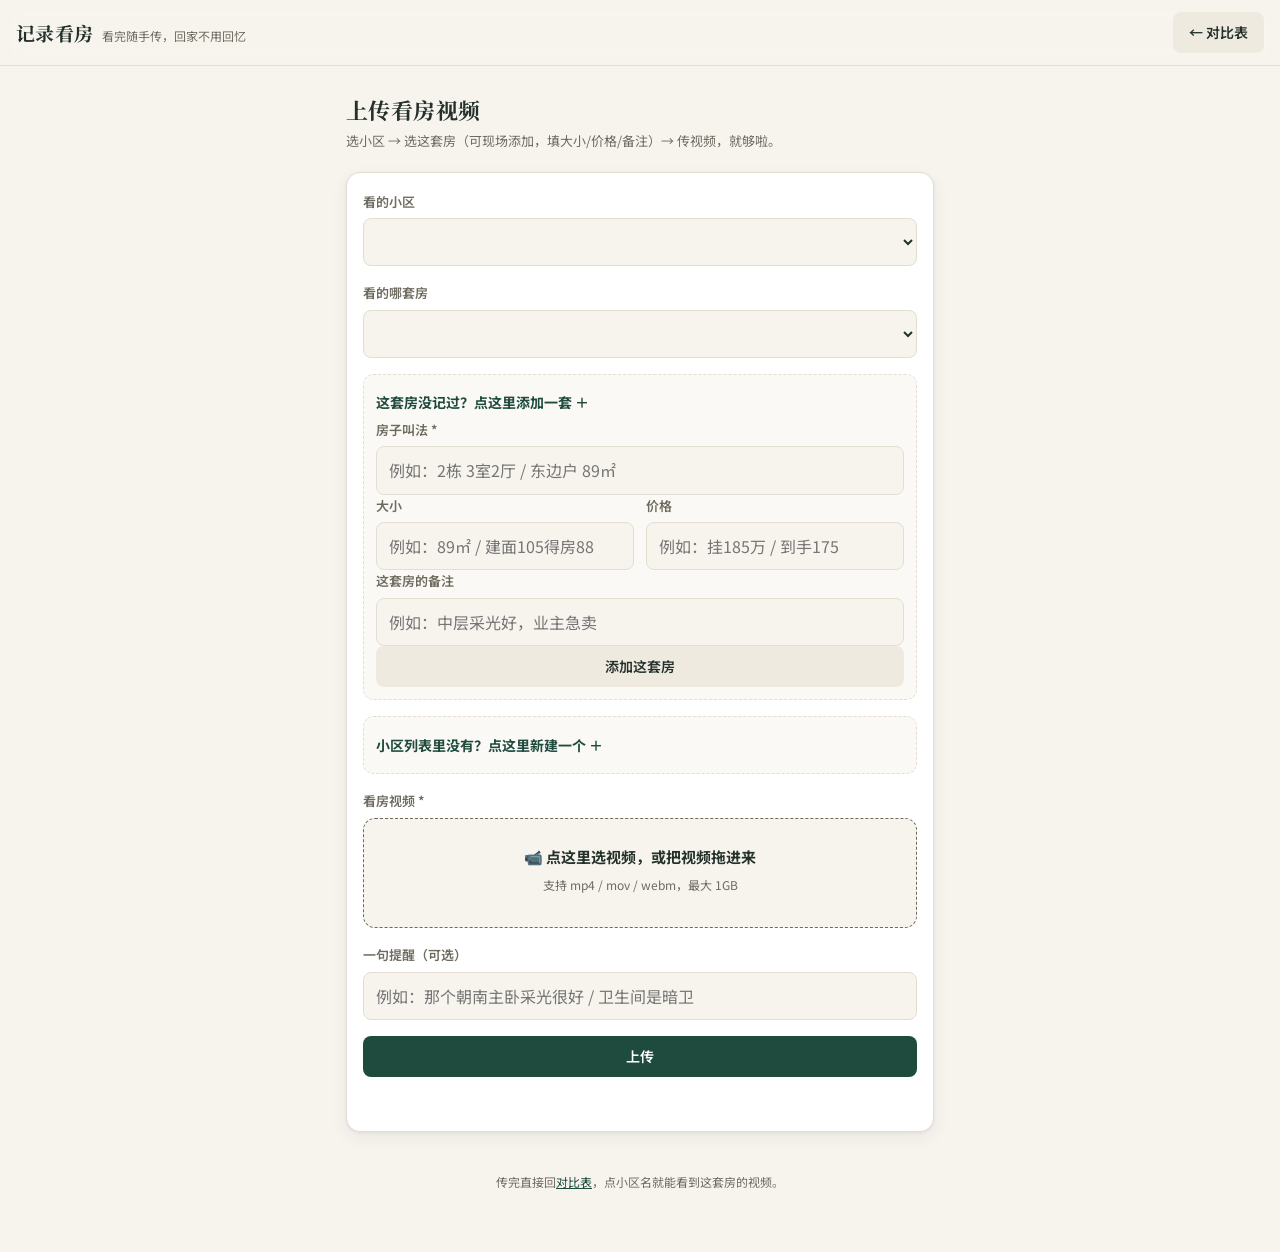
==== templates/upload.html @ ba2bba9e "看房对比小站：武汉选房对比 + 看房视频记录 - Flask + SQLite，小区→房子→视频三级结构 - 展示页：Excel式全字段表格（11列+视频+操作），表头/地区列双固定，筛选搜索 - 上" ====
<!doctype html>
<html lang="zh-CN">
<head>
<meta charset="utf-8">
<meta name="viewport" content="width=device-width, initial-scale=1, viewport-fit=cover">
<title>记录看房</title>
<link rel="preconnect" href="https://fonts.googleapis.com">
<link rel="preconnect" href="https://fonts.gstatic.com" crossorigin>
<link href="https://fonts.googleapis.com/css2?family=Noto+Sans+SC:wght@400;500;600;700&family=Noto+Serif+SC:wght@600;700&display=swap" rel="stylesheet">
<link rel="stylesheet" href="/static/style.css">
</head>
<body>

<header class="topbar">
  <div class="brand">
    <h1 class="serif">记录看房</h1>
    <span class="sub">看完随手传，回家不用回忆</span>
  </div>
  <a class="btn ghost" href="/">← 对比表</a>
</header>

<div class="page">
  <p class="page-title serif" style="font-size:22px">上传看房视频</p>
  <p class="page-sub">选小区 → 选这套房（可现场添加，填大小/价格/备注）→ 传视频，就够啦。</p>

  <form class="form-card" id="form">
    <div class="field">
      <label for="house-sel">看的小区</label>
      <select id="house-sel" required></select>
    </div>

    <div class="field">
      <label for="room-sel">看的哪套房</label>
      <select id="room-sel" required></select>
    </div>

    <details class="new-house-toggle" id="room-toggle">
      <summary>这套房没记过？点这里添加一套 ＋</summary>
      <div class="field">
        <label for="nr-title">房子叫法 *</label>
        <input type="text" id="nr-title" placeholder="例如：2栋 3室2厅 / 东边户 89㎡">
      </div>
      <div class="grid2">
        <div class="field">
          <label for="nr-size">大小</label>
          <input type="text" id="nr-size" placeholder="例如：89㎡ / 建面105得房88">
        </div>
        <div class="field">
          <label for="nr-price">价格</label>
          <input type="text" id="nr-price" placeholder="例如：挂185万 / 到手175">
        </div>
      </div>
      <div class="field">
        <label for="nr-notes">这套房的备注</label>
        <input type="text" id="nr-notes" placeholder="例如：中层采光好，业主急卖">
      </div>
      <button type="button" class="btn ghost block" id="nr-save">添加这套房</button>
    </details>

    <details class="new-house-toggle" id="new-toggle">
      <summary>小区列表里没有？点这里新建一个 ＋</summary>
      <div class="grid2">
        <div class="field">
          <label for="nh-name">小区 *</label>
          <input type="text" id="nh-name" placeholder="例如：XX新城三期">
        </div>
        <div class="field">
          <label for="nh-region">地区 *</label>
          <input type="text" id="nh-region" placeholder="例如：光谷东及附近">
        </div>
        <div class="field">
          <label for="nh-prop">小区物业</label>
          <input type="text" id="nh-prop" placeholder="例如：万科物业">
        </div>
        <div class="field">
          <label for="nh-fee">物业费</label>
          <input type="text" id="nh-fee" placeholder="例如：2.5-3元/月/㎡">
        </div>
      </div>
      <div class="field">
        <label for="nh-pros">优点（一行一条）</label>
        <textarea id="nh-pros" placeholder="优点：学区稳定&#10;优点：地铁近"></textarea>
      </div>
      <div class="field">
        <label for="nh-cons">缺点（一行一条）</label>
        <textarea id="nh-cons" placeholder="缺点：车位紧张&#10;缺点：靠近主干道有噪音"></textarea>
      </div>
      <div class="grid2">
        <div class="field">
          <label for="nh-metro-txt">地铁</label>
          <input type="text" id="nh-metro-txt" placeholder="例如：地铁站步行9-11分钟">
        </div>
        <div class="field">
          <label for="nh-location">位置</label>
          <input type="text" id="nh-location" placeholder="例如：三环外 花山生态城">
        </div>
        <div class="field">
          <label for="nh-kindergarten">幼儿园</label>
          <input type="text" id="nh-kindergarten" placeholder="">
        </div>
        <div class="field">
          <label for="nh-primary">小学</label>
          <input type="text" id="nh-primary" placeholder="">
        </div>
        <div class="field">
          <label for="nh-middle">初中</label>
          <input type="text" id="nh-middle" placeholder="例如：光谷实验中学（第一梯队）">
        </div>
        <div class="field">
          <label for="nh-notes">备注</label>
          <input type="text" id="nh-notes" placeholder="">
        </div>
      </div>
      <div class="check-row">
        <label class="check"><input type="checkbox" id="nh-metro">🚇 地铁800m内</label>
        <label class="check"><input type="checkbox" id="nh-car">🚗 人车分流</label>
        <label class="check"><input type="checkbox" id="nh-school">🏫 初中固定对口</label>
      </div>
      <button type="button" class="btn ghost block" id="nh-save">保存新小区</button>
    </details>

    <div class="field">
      <label for="file">看房视频 *</label>
      <div class="drop" id="drop" tabindex="0" role="button" aria-label="选择视频文件">
        <span class="big">📹 点这里选视频，或把视频拖进来</span>
        <span class="small">支持 mp4 / mov / webm，最大 1GB</span>
        <span class="picked" id="picked"></span>
      </div>
      <input type="file" id="file" accept="video/mp4,video/quicktime,video/webm,.mp4,.mov,.m4v,.webm" hidden>
    </div>

    <div class="field">
      <label for="label">一句提醒（可选）</label>
      <input type="text" id="label" maxlength="50" placeholder="例如：那个朝南主卧采光很好 / 卫生间是暗卫">
    </div>

    <button type="submit" class="btn block" id="go">上传</button>
    <div class="progress" id="bar"><i></i></div>
    <div class="status" id="st"></div>
  </form>

  <p class="footer-note">传完直接回<a href="/" style="color:var(--accent)">对比表</a>，点小区名就能看到这套房的视频。</p>
</div>

<script src="/static/common.js"></script>
<script src="/static/upload.js"></script>
</body>
</html>
---- static/style.css ----
/* 看房对比 · 置业考察手册风格 */
:root {
  --bg: #F7F4EE;
  --surface: #FFFFFF;
  --surface-2: #EFEAE0;
  --ink: #24312B;
  --muted: #6E6A5F;
  --line: #E4DED2;
  --accent: #1F4B3F;
  --accent-ink: #FFFFFF;
  --good: #2E7D57;
  --good-bg: #E5F1E9;
  --warn: #B3402E;
  --warn-bg: #F7E7E2;
  --danger: #B3402E;
  --shadow: 0 1px 3px rgba(36, 49, 43, .07), 0 6px 18px rgba(36, 49, 43, .06);
}
@media (prefers-color-scheme: dark) {
  :root:not([data-theme="light"]) {
    --bg: #141816;
    --surface: #1C211E;
    --surface-2: #232925;
    --ink: #E8E4DA;
    --muted: #9A968A;
    --line: #2C332E;
    --accent: #7FBFA5;
    --accent-ink: #10201A;
    --good: #5FBF8E;
    --good-bg: #1D2B23;
    --warn: #E07A5F;
    --warn-bg: #2E211D;
    --danger: #E07A5F;
    --shadow: 0 1px 3px rgba(0, 0, 0, .3), 0 6px 18px rgba(0, 0, 0, .25);
  }
}
:root[data-theme="dark"] {
  --bg: #141816;
  --surface: #1C211E;
  --surface-2: #232925;
  --ink: #E8E4DA;
  --muted: #9A968A;
  --line: #2C332E;
  --accent: #7FBFA5;
  --accent-ink: #10201A;
  --good: #5FBF8E;
  --good-bg: #1D2B23;
  --warn: #E07A5F;
  --warn-bg: #2E211D;
  --danger: #E07A5F;
  --shadow: 0 1px 3px rgba(0, 0, 0, .3), 0 6px 18px rgba(0, 0, 0, .25);
}

* { box-sizing: border-box; }
html { -webkit-text-size-adjust: 100%; }
body {
  margin: 0;
  background: var(--bg);
  color: var(--ink);
  font-family: "Noto Sans SC", "PingFang SC", "Microsoft YaHei", sans-serif;
  font-size: 15px;
  line-height: 1.65;
}
.serif { font-family: "Noto Serif SC", "Songti SC", "SimSun", serif; }

/* ---------- 顶栏 ---------- */
.topbar {
  position: sticky; top: 0; z-index: 20;
  display: flex; align-items: center; justify-content: space-between; gap: 12px;
  padding: 12px max(16px, env(safe-area-inset-left)) 12px max(16px, env(safe-area-inset-right));
  background: color-mix(in srgb, var(--bg) 88%, transparent);
  backdrop-filter: blur(10px);
  -webkit-backdrop-filter: blur(10px);
  border-bottom: 1px solid var(--line);
}
.brand { display: flex; align-items: baseline; gap: 8px; min-width: 0; }
.brand h1 { margin: 0; font-size: 19px; font-weight: 700; letter-spacing: .02em; white-space: nowrap; }
.brand .sub { font-size: 12px; color: var(--muted); white-space: nowrap; overflow: hidden; text-overflow: ellipsis; }
.btn {
  display: inline-flex; align-items: center; justify-content: center; gap: 6px;
  border: none; cursor: pointer; text-decoration: none;
  font: inherit; font-weight: 600; font-size: 14px;
  padding: 9px 16px; border-radius: 8px;
  background: var(--accent); color: var(--accent-ink);
  min-height: 40px;
  transition: opacity .15s ease;
}
.btn:active { opacity: .8; }
.btn:focus-visible { outline: 2px solid var(--accent); outline-offset: 2px; }
.btn.ghost { background: var(--surface-2); color: var(--ink); }
.btn.danger-btn { background: transparent; color: var(--danger); border: 1px solid var(--danger); }
.btn.block { width: 100%; }
.btn[disabled] { opacity: .5; cursor: not-allowed; }

/* ---------- 筛选区 ---------- */
.filters {
  position: sticky; top: 57px; z-index: 15;
  background: var(--bg);
  padding: 10px 16px 12px;
  border-bottom: 1px solid var(--line);
  display: grid; gap: 8px;
}
.search-row { display: flex; }
.search-row input {
  flex: 1; min-width: 0; font: inherit; font-size: 16px;
  padding: 9px 12px; border-radius: 8px;
  border: 1px solid var(--line); background: var(--surface); color: var(--ink);
}
.search-row input:focus { outline: none; border-color: var(--accent); }
.chip-row {
  display: flex; gap: 8px; overflow-x: auto; padding-bottom: 2px;
  scrollbar-width: none; -webkit-overflow-scrolling: touch;
}
.chip-row::-webkit-scrollbar { display: none; }
.chip {
  flex: 0 0 auto; cursor: pointer; user-select: none;
  font: inherit; font-size: 13px; font-weight: 500;
  padding: 6px 13px; border-radius: 999px;
  border: 1px solid var(--line); background: var(--surface); color: var(--muted);
  min-height: 34px;
  transition: all .15s ease;
}
.chip.on { background: var(--accent); border-color: var(--accent); color: var(--accent-ink); }
.chip.feat.on { background: var(--good-bg); border-color: var(--good); color: var(--good); }
.result-count { font-size: 12px; color: var(--muted); }

/* ---------- 主体 ---------- */
main { max-width: none; margin: 0 auto; padding: 8px 20px calc(32px + env(safe-area-inset-bottom)); }
.region-head {
  display: flex; align-items: baseline; gap: 10px;
  margin: 26px 2px 12px;
}
.region-head h2 { margin: 0; font-size: 20px; font-weight: 700; letter-spacing: .04em; }
.region-head .cnt { font-size: 12px; color: var(--muted); font-variant-numeric: tabular-nums; }
.region-head .rule { flex: 1; height: 1px; background: var(--line); }
.card-grid { display: grid; gap: 12px; }
@media (min-width: 720px) { .card-grid { grid-template-columns: 1fr 1fr; align-items: start; } }

/* ---------- 卡片 ---------- */
.card {
  background: var(--surface); border: 1px solid var(--line); border-radius: 12px;
  box-shadow: var(--shadow); overflow: hidden;
}
.card-top { display: flex; align-items: flex-start; justify-content: space-between; gap: 10px; padding: 14px 16px 0; }
.card-name { margin: 0; font-size: 18px; font-weight: 700; line-height: 1.4; text-wrap: balance; }
.card-loc { font-size: 12px; color: var(--muted); margin: 2px 0 0; }
.tag-row { display: flex; flex-wrap: wrap; gap: 6px; padding: 10px 16px 4px; }
.tag {
  font-size: 12px; font-weight: 600; padding: 2px 9px; border-radius: 999px;
  background: var(--surface-2); color: var(--muted);
}
.tag.ok { background: var(--good-bg); color: var(--good); }
.tag.no { background: var(--warn-bg); color: var(--warn); }
.tag.fee { font-variant-numeric: tabular-nums; }
.card-foot { display: flex; align-items: center; justify-content: space-between; padding: 8px 16px 12px; }
.vid-count { font-size: 12px; color: var(--muted); display: inline-flex; align-items: center; gap: 5px; }
.vid-count.has { color: var(--good); font-weight: 600; }
.expand-hint { font-size: 12px; color: var(--muted); }

/* ---------- 详情 ---------- */
.card details { border-top: 1px dashed var(--line); }
.card summary {
  cursor: pointer; list-style: none;
  padding: 11px 16px; font-size: 13px; font-weight: 600; color: var(--accent);
  display: flex; align-items: center; justify-content: space-between;
  min-height: 44px;
}
.card summary::-webkit-details-marker { display: none; }
.card summary .arr { transition: transform .2s ease; font-size: 11px; }
.card details[open] summary .arr { transform: rotate(180deg); }
.detail-body { padding: 2px 16px 16px; display: grid; gap: 14px; }
.dl { display: grid; gap: 7px; margin: 0; }
.dl > div { display: grid; grid-template-columns: 76px 1fr; gap: 10px; font-size: 14px; }
.dl dt { color: var(--muted); font-size: 13px; padding-top: 1px; flex-shrink: 0; }
.dl dd { margin: 0; min-width: 0; overflow-wrap: anywhere; }
.pc { display: grid; gap: 6px; }
.pc h4 { margin: 0 0 2px; font-size: 13px; font-weight: 700; }
.pc.pros h4 { color: var(--good); }
.pc.cons h4 { color: var(--warn); }
.pc ul { margin: 0; padding: 0; list-style: none; display: grid; gap: 3px; }
.pc li { position: relative; padding-left: 14px; font-size: 14px; }
.pc li::before { content: ""; position: absolute; left: 2px; top: .62em; width: 5px; height: 5px; border-radius: 50%; }
.pc.pros li::before { background: var(--good); }
.pc.cons li::before { background: var(--warn); }

/* ---------- 视频 ---------- */
.videos { display: grid; gap: 12px; }
.vid-head { display: flex; align-items: center; justify-content: space-between; gap: 8px; }
.vid-head h4 { margin: 0; font-size: 13px; font-weight: 700; }
.vid-head .del {
  border: none; background: none; cursor: pointer; font: inherit;
  font-size: 12px; color: var(--danger); padding: 6px 4px; min-height: 32px;
}
video {
  width: 100%; max-height: 420px; border-radius: 10px;
  background: #000; display: block;
}

/* ---------- 上传页 ---------- */
.page { max-width: 620px; margin: 0 auto; padding: 20px 16px calc(40px + env(safe-area-inset-bottom)); }
.page-title { font-size: 24px; font-weight: 700; margin: 6px 0 2px; letter-spacing: .02em; }
.page-sub { color: var(--muted); font-size: 13px; margin: 0 0 20px; }
.form-card {
  background: var(--surface); border: 1px solid var(--line); border-radius: 14px;
  box-shadow: var(--shadow); padding: 18px 16px; display: grid; gap: 16px;
}
.field { display: grid; gap: 6px; }
.field > label { font-size: 13px; font-weight: 600; color: var(--muted); }
.field input[type="text"], .field select, .field textarea {
  font: inherit; font-size: 16px; width: 100%;
  padding: 10px 12px; border-radius: 8px;
  border: 1px solid var(--line); background: var(--bg); color: var(--ink);
}
.field textarea { resize: vertical; min-height: 60px; }
.field input:focus, .field select:focus, .field textarea:focus { outline: none; border-color: var(--accent); }
.check-row { display: flex; flex-wrap: wrap; gap: 8px 18px; }
.check { display: inline-flex; align-items: center; gap: 7px; font-size: 14px; cursor: pointer; }
.check input { width: 18px; height: 18px; accent-color: var(--accent); }
.new-house-toggle {
  border: 1px dashed var(--line); border-radius: 10px; padding: 12px;
  display: grid; gap: 14px; background: color-mix(in srgb, var(--bg) 55%, transparent);
}
.new-house-toggle .grid2 { display: grid; gap: 12px; }
@media (min-width: 520px) { .new-house-toggle .grid2 { grid-template-columns: 1fr 1fr; } }
.new-house-toggle summary { cursor: pointer; font-size: 14px; font-weight: 700; color: var(--accent); min-height: 32px; display: flex; align-items: center; }
.drop {
  border: 1.5px dashed var(--muted); border-radius: 12px;
  padding: 26px 14px; text-align: center; cursor: pointer;
  display: grid; gap: 6px; justify-items: center;
  background: var(--bg);
  transition: border-color .15s ease;
}
.drop.on, .drop:hover { border-color: var(--accent); }
.drop .big { font-size: 15px; font-weight: 700; }
.drop .small { font-size: 12px; color: var(--muted); }
.drop input[type="file"] { position: absolute; width: 1px; height: 1px; opacity: 0; }
.picked { font-size: 13px; color: var(--good); font-weight: 600; overflow-wrap: anywhere; }
.progress { height: 8px; border-radius: 999px; background: var(--surface-2); overflow: hidden; display: none; }
.progress.on { display: block; }
.progress i { display: block; height: 100%; width: 0; background: var(--accent); border-radius: 999px; transition: width .2s ease; }
.status { font-size: 13px; min-height: 20px; }
.status.err { color: var(--danger); }
.status.okc { color: var(--good); }

/* ---------- 口令遮罩 ---------- */
.gate {
  position: fixed; inset: 0; z-index: 50;
  background: var(--bg); display: grid; place-items: center; padding: 24px;
}
.gate .inner { width: min(340px, 100%); display: grid; gap: 12px; }
.gate h2 { margin: 0 0 4px; font-size: 20px; }
.gate input {
  font: inherit; font-size: 16px; padding: 11px 12px; border-radius: 8px;
  border: 1px solid var(--line); background: var(--surface); color: var(--ink);
}
.gate input:focus { outline: none; border-color: var(--accent); }
.gate .err { color: var(--danger); font-size: 13px; min-height: 18px; }

.empty { text-align: center; color: var(--muted); padding: 48px 0; font-size: 14px; }
.footer-note { text-align: center; color: var(--muted); font-size: 12px; padding: 28px 0 8px; }

/* ---------- Excel 式表格 ---------- */
.table-wrap {
  border: 1px solid var(--line); border-radius: 12px; background: var(--surface);
  box-shadow: var(--shadow);
  overflow: auto; max-height: calc(100dvh - 210px); min-height: 320px;
  -webkit-overflow-scrolling: touch;
}
table.houses { border-collapse: separate; border-spacing: 0; width: 100%; table-layout: fixed; }
table.houses th, table.houses td {
  border-bottom: 1px solid var(--line); border-right: 1px solid var(--line);
  padding: 9px 12px; font-size: 13.5px; line-height: 1.55;
  text-align: left; vertical-align: top;
}
table.houses th:last-child, table.houses td:last-child { border-right: none; }
/* 列宽：PC 上按内容重要度分配，占满全宽；窄屏退化保最小宽出横向滚动 */
table.houses col.c-region { width: 88px; }
table.houses col.c-name { width: 150px; }
table.houses col.c-prop { width: 110px; }
table.houses col.c-fee { width: 110px; }
table.houses col.c-pc { width: auto; }
table.houses col.c-metro { width: 130px; }
table.houses col.c-kind { width: 150px; }
table.houses col.c-primary { width: 160px; }
table.houses col.c-middle { width: 160px; }
table.houses col.c-car { width: 76px; }
table.houses col.c-videos { width: 220px; }
table.houses col.c-notes { width: 130px; }
table.houses col.c-ops { width: 96px; }
@media (max-width: 900px) {
  table.houses { width: max-content; min-width: 100%; }
  table.houses th, table.houses td { min-width: 96px; }
  table.houses col.c-pc { width: 260px; }
  table.houses col.c-videos { width: 220px; }
}
table.houses thead th {
  position: sticky; top: 0; z-index: 3;
  background: var(--accent); color: var(--accent-ink);
  font-weight: 700; font-size: 13px; letter-spacing: .05em; white-space: nowrap;
  padding: 11px 12px;
}
table.houses .region-cell {
  position: sticky; left: 0; z-index: 2;
  background: var(--surface-2);
  font-weight: 700; font-size: 14px; letter-spacing: .08em;
  white-space: normal; overflow-wrap: anywhere;
  vertical-align: middle; text-align: center;
  min-width: 88px; width: 88px;
}
table.houses thead th:first-child { z-index: 4; }
table.houses tbody tr:hover .region-cell { background: var(--surface-2); }
table.houses td.name-cell { font-weight: 700; font-size: 14px; }
table.houses td .cell-line { overflow-wrap: anywhere; }
table.houses td .dim { color: var(--muted); font-size: 12.5px; }
table.houses td.points-cell ul { margin: 0; padding: 0; list-style: none; display: grid; gap: 3px; }
table.houses td.points-cell li { position: relative; padding-left: 13px; }
table.houses td.points-cell li::before {
  content: ""; position: absolute; left: 1px; top: .6em; width: 5px; height: 5px; border-radius: 50%;
}
table.houses td.points-cell.pros li::before { background: var(--good); }
table.houses td.points-cell.cons li::before { background: var(--warn); }
table.houses tr:last-child td { border-bottom: none; }
.yn { display: inline-block; font-weight: 700; font-size: 13px; }
.yn.yes { color: var(--good); }
.yn.no { color: var(--warn); }
/* 视频小缩略块（表格单元格里） */
.vmini { display: grid; gap: 6px; min-width: 200px; max-width: 280px; }
.vmini video { width: 100%; max-height: 160px; border-radius: 8px; background: #000; display: block; }
.vmini .vmeta { display: flex; justify-content: space-between; align-items: center; gap: 6px; font-size: 11px; color: var(--muted); }
.vmini .vmeta .del { border: none; background: none; cursor: pointer; font: inherit; font-size: 11px; color: var(--danger); padding: 4px; min-height: 28px; }
.vadd {
  border: 1px dashed var(--muted); background: none; cursor: pointer; font: inherit;
  font-size: 12px; color: var(--accent); border-radius: 8px; padding: 6px 10px; min-height: 32px;
}
.vadd:hover { border-color: var(--accent); }
/* 行操作 */
.row-ops { display: flex; gap: 4px; min-width: 84px; white-space: nowrap; }
.icon-btn {
  border: 1px solid var(--line); background: var(--surface); cursor: pointer; font: inherit;
  font-size: 12px; color: var(--ink); border-radius: 7px; padding: 5px 9px; min-height: 30px;
}
.icon-btn.del { color: var(--danger); border-color: var(--danger); }
/* 表格上方工具行 */
.tool-row { display: flex; align-items: center; justify-content: space-between; gap: 10px; margin: 4px 0 10px; flex-wrap: wrap; }
.tool-row .hint { font-size: 12px; color: var(--muted); }
.tool-row .ops { display: flex; gap: 8px; }
/* 编辑模态 */
.modal-mask {
  position: fixed; inset: 0; z-index: 40; background: rgba(20, 24, 22, .55);
  display: grid; place-items: center; padding: 16px;
}
.modal {
  background: var(--surface); border: 1px solid var(--line); border-radius: 14px;
  width: min(560px, 100%); max-height: min(86dvh, 760px); overflow: auto;
  padding: 18px 16px; display: grid; gap: 14px; box-shadow: var(--shadow);
}
.modal h3 { margin: 0; font-size: 18px; }
.modal .grid2 { display: grid; gap: 12px; }
@media (min-width: 560px) { .modal .grid2 { grid-template-columns: 1fr 1fr; } }
.modal .modal-ops { display: flex; gap: 10px; }
.modal .modal-ops .btn { flex: 1; }
/* 小区名按钮（点开详情） */
.name-link {
  border: none; background: none; cursor: pointer; font: inherit;
  font-weight: 700; font-size: 14px; color: var(--accent);
  padding: 0; text-align: left; text-decoration: underline;
  text-decoration-color: color-mix(in srgb, var(--accent) 35%, transparent);
  text-underline-offset: 3px;
}
.name-link:hover { text-decoration-color: var(--accent); }

/* 详情弹层（小区全信息 + 每套房视频） */
.detail-mask {
  position: fixed; inset: 0; z-index: 40; background: rgba(20, 24, 22, .55);
  display: grid; place-items: start center; padding: 24px 14px;
  overflow-y: auto;
}
.detail-panel {
  background: var(--surface); border: 1px solid var(--line); border-radius: 16px;
  width: min(760px, 100%); padding: 20px 18px 24px; display: grid; gap: 16px;
  box-shadow: var(--shadow); margin-bottom: 40px;
}
.detail-head { display: flex; align-items: flex-start; justify-content: space-between; gap: 12px; }
.detail-head h3 { margin: 0; font-size: 21px; line-height: 1.35; text-wrap: balance; }
.detail-head .close {
  border: none; background: var(--surface-2); cursor: pointer; font: inherit;
  font-size: 14px; border-radius: 8px; padding: 7px 13px; min-height: 36px; flex-shrink: 0;
}
.detail-tags { display: flex; flex-wrap: wrap; gap: 6px; }
.detail-grid { display: grid; gap: 8px; }
@media (min-width: 640px) { .detail-grid { grid-template-columns: 1fr 1fr; } }
.d-item { border: 1px solid var(--line); border-radius: 10px; padding: 9px 12px; }
.d-item dt { font-size: 12px; color: var(--muted); margin: 0 0 2px; }
.d-item dd { margin: 0; font-size: 14px; overflow-wrap: anywhere; }
.d-pc { display: grid; gap: 4px; }
@media (min-width: 640px) { .d-pc { grid-template-columns: 1fr 1fr; gap: 12px; } }
.d-pc h4 { margin: 0 0 2px; font-size: 13px; }
.d-pc .pros h4 { color: var(--good); }
.d-pc .cons h4 { color: var(--warn); }
.d-pc ul { margin: 0; padding: 0; list-style: none; display: grid; gap: 3px; }
.d-pc li { position: relative; padding-left: 13px; font-size: 13.5px; }
.d-pc li::before { content: ""; position: absolute; left: 1px; top: .6em; width: 5px; height: 5px; border-radius: 50%; }
.d-pc .pros li::before { background: var(--good); }
.d-pc .cons li::before { background: var(--warn); }
.detail-sec-title {
  display: flex; align-items: center; justify-content: space-between; gap: 10px;
  margin-top: 6px; padding-top: 14px; border-top: 1px dashed var(--line);
}
.detail-sec-title h4 { margin: 0; font-size: 16px; }
/* 房间块 */
.room-block { border: 1px solid var(--line); border-radius: 12px; padding: 13px 14px; display: grid; gap: 10px; background: color-mix(in srgb, var(--bg) 45%, transparent); }
.room-head { display: flex; align-items: flex-start; justify-content: space-between; gap: 10px; }
.room-head .rname { font-weight: 700; font-size: 15px; }
.room-head .rmeta { font-size: 13px; color: var(--muted); margin-top: 2px; display: flex; flex-wrap: wrap; gap: 4px 14px; font-variant-numeric: tabular-nums; }
.room-head .rops { display: flex; gap: 6px; flex-shrink: 0; }
.room-notes { font-size: 13px; color: var(--ink); background: var(--surface-2); border-radius: 8px; padding: 7px 10px; overflow-wrap: anywhere; }
.room-vids { display: grid; grid-template-columns: repeat(auto-fill, minmax(210px, 1fr)); gap: 10px; }
.room-vids .vcell { display: grid; gap: 4px; }
.room-vids video { width: 100%; max-height: 200px; border-radius: 8px; background: #000; display: block; }
.room-vids .vmeta { display: flex; justify-content: space-between; align-items: center; gap: 6px; font-size: 11px; color: var(--muted); }
.room-vids .vmeta .del { border: none; background: none; cursor: pointer; font: inherit; font-size: 11px; color: var(--danger); padding: 4px; min-height: 28px; }
.no-room-tip { font-size: 13px; color: var(--muted); }
/* 房间编辑模态复用 .modal；房间表单多列 */
.modal .grid2 { display: grid; gap: 12px; }
@media (min-width: 560px) { .modal .grid2 { grid-template-columns: 1fr 1fr; } }

@media (prefers-reduced-motion: reduce) {
  * { transition: none !important; }
}
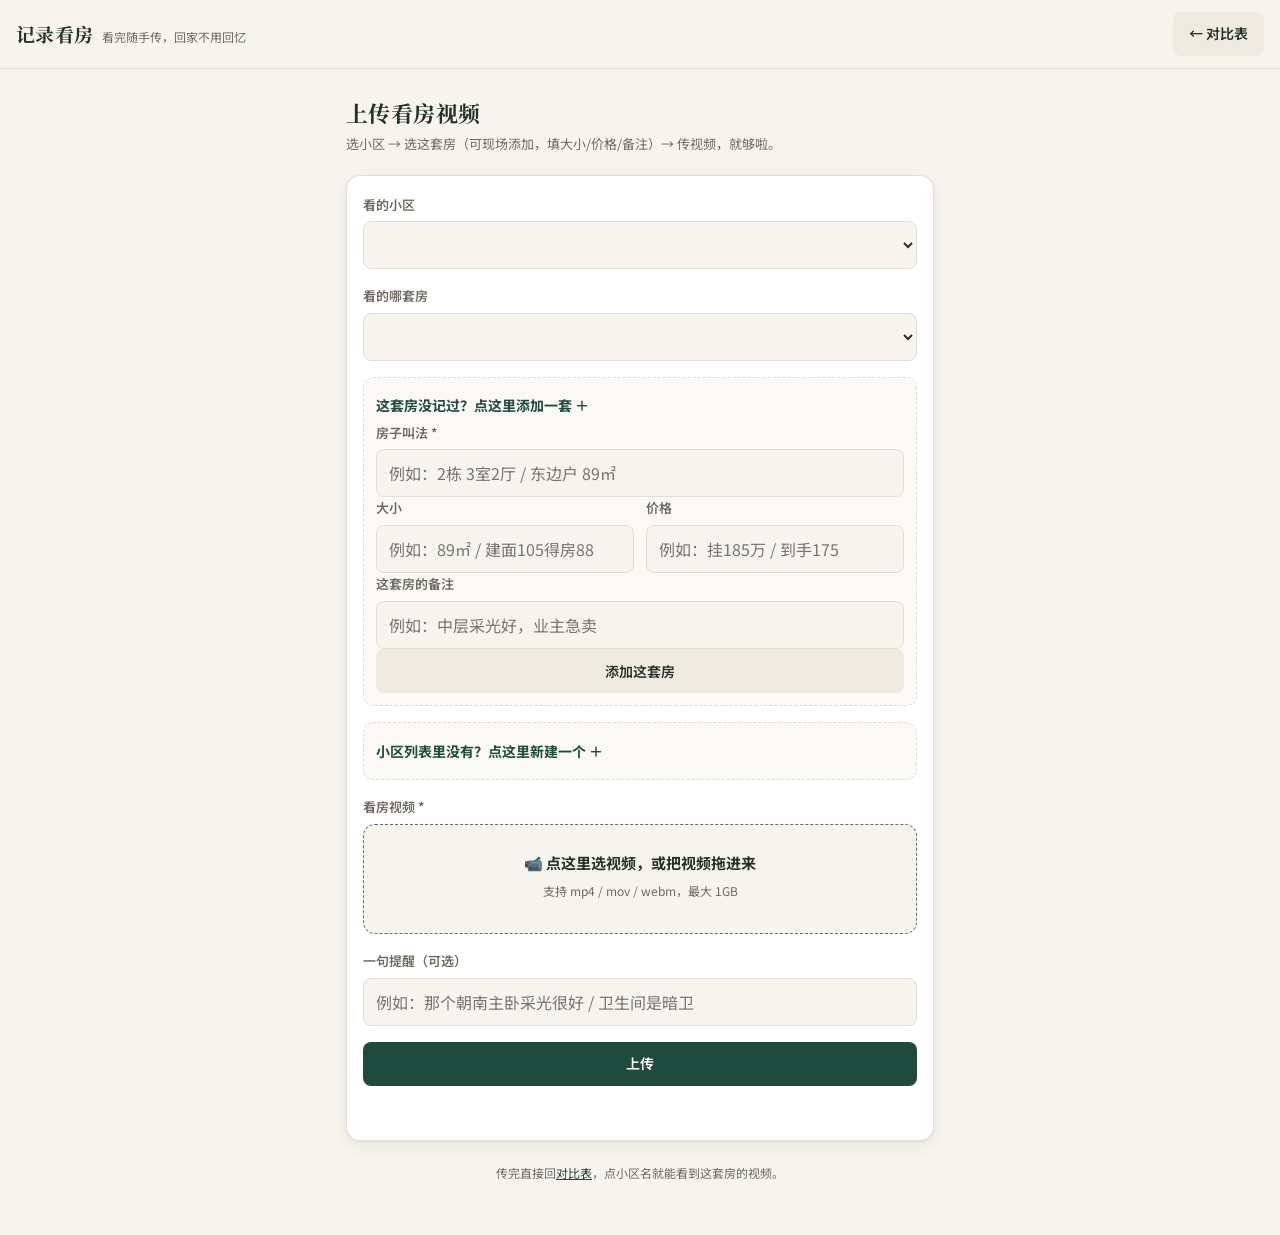
==== commit 6970e649: "添加高德地图位置功能" ====
--- a/templates/upload.html
+++ b/templates/upload.html
@@ -95,6 +95,14 @@
           <input type="text" id="nh-location" placeholder="例如：三环外 花山生态城">
         </div>
         <div class="field">
+          <label for="nh-longitude">经度（可选）</label>
+          <input type="text" inputmode="decimal" id="nh-longitude" placeholder="例如：114.305393" aria-describedby="nh-coordinate-hint">
+        </div>
+        <div class="field">
+          <label for="nh-latitude">纬度（可选）</label>
+          <input type="text" inputmode="decimal" id="nh-latitude" placeholder="例如：30.593099" aria-describedby="nh-coordinate-hint">
+        </div>
+        <div class="field">
           <label for="nh-kindergarten">幼儿园</label>
           <input type="text" id="nh-kindergarten" placeholder="">
         </div>
@@ -117,6 +125,7 @@
         <label class="check"><input type="checkbox" id="nh-school">🏫 初中固定对口</label>
       </div>
       <button type="button" class="btn ghost block" id="nh-save">保存新小区</button>
+      <p class="coordinate-hint" id="nh-coordinate-hint">填写高德地图经纬度（先经度、后纬度），保存后可在列表打开地图；也可两项都留空。</p>
     </details>
 
     <div class="field">
--- a/static/style.css
+++ b/static/style.css
@@ -51,7 +51,7 @@
 }
 
 * { box-sizing: border-box; }
-html { -webkit-text-size-adjust: 100%; }
+html { -webkit-text-size-adjust: 100%; height: 100%; }
 body {
   margin: 0;
   background: var(--bg);
@@ -59,12 +59,20 @@
   font-family: "Noto Sans SC", "PingFang SC", "Microsoft YaHei", sans-serif;
   font-size: 15px;
   line-height: 1.65;
+  -webkit-tap-highlight-color: transparent;
+}
+button, a, summary { touch-action: manipulation; }
+/* 首页表格页：整页固定一屏，只有表格内部滚动 */
+body.table-page {
+  height: 100dvh;
+  display: flex; flex-direction: column;
+  overflow: hidden;
 }
 .serif { font-family: "Noto Serif SC", "Songti SC", "SimSun", serif; }
 
 /* ---------- 顶栏 ---------- */
 .topbar {
-  position: sticky; top: 0; z-index: 20;
+  flex-shrink: 0; z-index: 20;
   display: flex; align-items: center; justify-content: space-between; gap: 12px;
   padding: 12px max(16px, env(safe-area-inset-left)) 12px max(16px, env(safe-area-inset-right));
   background: color-mix(in srgb, var(--bg) 88%, transparent);
@@ -81,7 +89,7 @@
   font: inherit; font-weight: 600; font-size: 14px;
   padding: 9px 16px; border-radius: 8px;
   background: var(--accent); color: var(--accent-ink);
-  min-height: 40px;
+  min-height: 44px; /* 手指触控目标 ≥44px */
   transition: opacity .15s ease;
 }
 .btn:active { opacity: .8; }
@@ -93,7 +101,7 @@
 
 /* ---------- 筛选区 ---------- */
 .filters {
-  position: sticky; top: 57px; z-index: 15;
+  flex-shrink: 0; z-index: 15;
   background: var(--bg);
   padding: 10px 16px 12px;
   border-bottom: 1px solid var(--line);
@@ -113,10 +121,10 @@
 .chip-row::-webkit-scrollbar { display: none; }
 .chip {
   flex: 0 0 auto; cursor: pointer; user-select: none;
-  font: inherit; font-size: 13px; font-weight: 500;
-  padding: 6px 13px; border-radius: 999px;
+  font: inherit; font-size: 13.5px; font-weight: 500;
+  padding: 8px 15px; border-radius: 999px;
   border: 1px solid var(--line); background: var(--surface); color: var(--muted);
-  min-height: 34px;
+  min-height: 40px;
   transition: all .15s ease;
 }
 .chip.on { background: var(--accent); border-color: var(--accent); color: var(--accent-ink); }
@@ -124,7 +132,11 @@
 .result-count { font-size: 12px; color: var(--muted); }
 
 /* ---------- 主体 ---------- */
-main { max-width: none; margin: 0 auto; padding: 8px 20px calc(32px + env(safe-area-inset-bottom)); }
+main {
+  flex: 1; min-height: 0;
+  display: flex; flex-direction: column;
+  max-width: none; margin: 0 auto; padding: 8px 20px 12px;
+}
 .region-head {
   display: flex; align-items: baseline; gap: 10px;
   margin: 26px 2px 12px;
@@ -151,10 +163,38 @@
 .tag.ok { background: var(--good-bg); color: var(--good); }
 .tag.no { background: var(--warn-bg); color: var(--warn); }
 .tag.fee { font-variant-numeric: tabular-nums; }
-.card-foot { display: flex; align-items: center; justify-content: space-between; padding: 8px 16px 12px; }
+.card-foot { display: flex; align-items: center; justify-content: space-between; padding: 10px 16px 14px; }
+/* 卡片主操作：看视频/详情，整宽实色描边大按钮，一眼可见、拇指好按 */
+.card-foot .vadd {
+  width: 100%; min-height: 46px; padding: 10px 14px;
+  font-size: 14.5px; font-weight: 600;
+  border: 1.5px solid var(--accent); border-radius: 12px;
+  color: var(--accent); background: color-mix(in srgb, var(--accent) 8%, var(--surface));
+  display: inline-flex; align-items: center; justify-content: center; gap: 6px;
+}
+.card-foot .vadd:active { background: color-mix(in srgb, var(--accent) 18%, var(--surface)); }
 .vid-count { font-size: 12px; color: var(--muted); display: inline-flex; align-items: center; gap: 5px; }
 .vid-count.has { color: var(--good); font-weight: 600; }
 .expand-hint { font-size: 12px; color: var(--muted); }
+/* 卡片正文 / 底部操作（手机端卡片流用） */
+.card-body { padding: 4px 16px 12px; }
+.card-ops { display: flex; gap: 10px; padding: 10px 16px 14px; border-top: 1px dashed var(--line); }
+.card-ops .icon-btn { flex: 1; min-height: 42px; font-size: 13.5px; border-radius: 10px; }
+/* 卡片流模式：外层容器去掉表格的边框与阴影，只做纵向滚动；桌面端切换时收成手机宽度居中 */
+.table-wrap.cards-mode {
+  border: none; border-radius: 0; background: transparent; box-shadow: none;
+  overflow-x: hidden; overflow-y: auto; padding: 0 0 6px;
+  max-width: 520px; margin: 0 auto; width: 100%;
+}
+/* 手机版模式：卡片永远单列（模拟手机内观感） */
+.table-wrap.cards-mode .card-grid { grid-template-columns: 1fr; }
+/* 卡片流里地区标题吸顶：滚动时始终知道自己在哪个地区分组 */
+.table-wrap.cards-mode .region-head {
+  position: sticky; top: 0; z-index: 5;
+  margin: 0 -2px; padding: 12px 2px 8px;
+  background: var(--bg);
+}
+.table-wrap.cards-mode .region-group + .region-group { margin-top: 16px; }
 
 /* ---------- 详情 ---------- */
 .card details { border-top: 1px dashed var(--line); }
@@ -194,6 +234,37 @@
   width: 100%; max-height: 420px; border-radius: 10px;
   background: #000; display: block;
 }
+/* 视频放大按钮：悬浮在视频右上角，半透黑底不挡画面 */
+.vwrap { position: relative; }
+.vfs {
+  position: absolute; top: 6px; right: 6px; z-index: 5;
+  width: 36px; height: 36px; border: none; border-radius: 8px; cursor: pointer;
+  background: rgba(0, 0, 0, .55); color: #fff;
+  font: inherit; font-size: 15px; line-height: 1;
+  display: grid; place-items: center; visibility: visible; pointer-events: auto;
+  transition: background .15s ease;
+}
+.vfs:active { background: rgba(0, 0, 0, .8); }
+/* 竖屏视频：按原始竖版比例显示，宽度不硬拉满（宽度由高度和比例反推） */
+.room-vids video.portrait { width: auto; max-width: 100%; max-height: 320px; margin: 0 auto; }
+.vmini video.portrait { width: auto; max-width: 100%; max-height: 260px; margin: 0 auto; }
+/* 视频灯箱：自定义“全屏”播放层，右上角固定退出按钮（退出路径比原生全屏明确） */
+.vbox-mask {
+  position: fixed; inset: 0; z-index: 60;
+  background: #000;
+  display: grid; place-items: center;
+}
+.vbox-mask video { width: 100%; height: 100%; max-height: none; border-radius: 0; object-fit: contain; background: #000; }  /* 竖屏/横屏都按比例完整显示；覆盖全局 video 的 max-height:420px */
+.vbox-close {
+  position: fixed; z-index: 61;
+  top: calc(10px + env(safe-area-inset-top)); right: 12px;
+  width: 44px; height: 44px; border: none; border-radius: 50%; cursor: pointer;
+  background: rgba(255, 255, 255, .14); color: #fff;
+  font: inherit; font-size: 18px; line-height: 1;
+  display: grid; place-items: center;
+}
+.vbox-close:active { background: rgba(255, 255, 255, .3); }
+body.no-scroll { overflow: hidden; }
 
 /* ---------- 上传页 ---------- */
 .page { max-width: 620px; margin: 0 auto; padding: 20px 16px calc(40px + env(safe-area-inset-bottom)); }
@@ -256,13 +327,14 @@
 .gate .err { color: var(--danger); font-size: 13px; min-height: 18px; }
 
 .empty { text-align: center; color: var(--muted); padding: 48px 0; font-size: 14px; }
-.footer-note { text-align: center; color: var(--muted); font-size: 12px; padding: 28px 0 8px; }
+.footer-note { text-align: center; color: var(--muted); font-size: 12px; padding: 10px 0 0; flex-shrink: 0; }
 
 /* ---------- Excel 式表格 ---------- */
 .table-wrap {
   border: 1px solid var(--line); border-radius: 12px; background: var(--surface);
   box-shadow: var(--shadow);
-  overflow: auto; max-height: calc(100dvh - 210px); min-height: 320px;
+  flex: 1; min-height: 0;
+  overflow: auto;
   -webkit-overflow-scrolling: touch;
 }
 table.houses { border-collapse: separate; border-spacing: 0; width: 100%; table-layout: fixed; }
@@ -339,8 +411,27 @@
   font-size: 12px; color: var(--ink); border-radius: 7px; padding: 5px 9px; min-height: 30px;
 }
 .icon-btn.del { color: var(--danger); border-color: var(--danger); }
+.map-btn { display: inline-flex; align-items: center; justify-content: center; text-decoration: none; color: var(--accent); }
+.map-btn:disabled { color: var(--muted); cursor: default; opacity: .65; }
+.map-btn:focus-visible { outline: 2px solid var(--accent); outline-offset: 2px; }
+.name-map { margin-top: 8px; }
+.coordinate-hint { margin: 0; font-size: 12px; color: var(--muted); }
+.map-dialog { width: min(900px, calc(100vw - 28px)); max-width: none; max-height: calc(100dvh - 28px); padding: 0; border: 1px solid var(--line); border-radius: 16px; color: var(--ink); background: var(--surface); box-shadow: var(--shadow); }
+.map-dialog::backdrop { background: rgba(20, 24, 22, .55); }
+.map-panel { display: grid; gap: 14px; padding: 18px; }
+.map-address { margin: 4px 0 0; font-size: 13px; color: var(--muted); }
+.map-stage { position: relative; height: clamp(240px, 58dvh, 560px); border: 1px solid var(--line); border-radius: 10px; overflow: hidden; background: var(--bg); }
+.map-canvas { width: 100%; height: 100%; }
+.map-status { position: absolute; inset: 0; z-index: 10; display: flex; flex-direction: column; align-items: center; justify-content: center; gap: 12px; background: var(--bg); padding: 20px; text-align: center; }
+.map-status[hidden] { display: none; }
+.map-footer { display: flex; flex-wrap: wrap; align-items: center; justify-content: space-between; gap: 10px; }
+.map-coordinates { font-size: 12px; color: var(--muted); }
+@media (max-width: 768px) {
+  .map-panel { padding: 14px; }
+  .map-dialog .close, .map-footer .map-btn { min-height: 42px; }
+}
 /* 表格上方工具行 */
-.tool-row { display: flex; align-items: center; justify-content: space-between; gap: 10px; margin: 4px 0 10px; flex-wrap: wrap; }
+.tool-row { display: flex; align-items: center; justify-content: space-between; gap: 10px; margin: 4px 0 10px; flex-wrap: wrap; flex-shrink: 0; }
 .tool-row .hint { font-size: 12px; color: var(--muted); }
 .tool-row .ops { display: flex; gap: 8px; }
 /* 编辑模态 */
@@ -377,7 +468,7 @@
 .detail-panel {
   background: var(--surface); border: 1px solid var(--line); border-radius: 16px;
   width: min(760px, 100%); padding: 20px 18px 24px; display: grid; gap: 16px;
-  box-shadow: var(--shadow); margin-bottom: 40px;
+  box-shadow: var(--shadow); margin-bottom: 40px; min-width: 0; overflow-x: hidden;
 }
 .detail-head { display: flex; align-items: flex-start; justify-content: space-between; gap: 12px; }
 .detail-head h3 { margin: 0; font-size: 21px; line-height: 1.35; text-wrap: balance; }
@@ -407,14 +498,15 @@
 }
 .detail-sec-title h4 { margin: 0; font-size: 16px; }
 /* 房间块 */
-.room-block { border: 1px solid var(--line); border-radius: 12px; padding: 13px 14px; display: grid; gap: 10px; background: color-mix(in srgb, var(--bg) 45%, transparent); }
+.room-block { border: 1px solid var(--line); border-radius: 12px; padding: 13px 14px; display: grid; gap: 10px; background: color-mix(in srgb, var(--bg) 45%, transparent); min-width: 0; }
 .room-head { display: flex; align-items: flex-start; justify-content: space-between; gap: 10px; }
 .room-head .rname { font-weight: 700; font-size: 15px; }
 .room-head .rmeta { font-size: 13px; color: var(--muted); margin-top: 2px; display: flex; flex-wrap: wrap; gap: 4px 14px; font-variant-numeric: tabular-nums; }
 .room-head .rops { display: flex; gap: 6px; flex-shrink: 0; }
 .room-notes { font-size: 13px; color: var(--ink); background: var(--surface-2); border-radius: 8px; padding: 7px 10px; overflow-wrap: anywhere; }
-.room-vids { display: grid; grid-template-columns: repeat(auto-fill, minmax(210px, 1fr)); gap: 10px; }
-.room-vids .vcell { display: grid; gap: 4px; }
+.room-vids { display: grid; grid-template-columns: repeat(auto-fill, minmax(210px, 1fr)); gap: 10px; min-width: 0; }
+.room-vids .vcell { display: grid; gap: 4px; min-width: 0; }
+.room-vids .vwrap { position: relative; min-width: 0; width: 100%; }
 .room-vids video { width: 100%; max-height: 200px; border-radius: 8px; background: #000; display: block; }
 .room-vids .vmeta { display: flex; justify-content: space-between; align-items: center; gap: 6px; font-size: 11px; color: var(--muted); }
 .room-vids .vmeta .del { border: none; background: none; cursor: pointer; font: inherit; font-size: 11px; color: var(--danger); padding: 4px; min-height: 28px; }
@@ -423,6 +515,89 @@
 .modal .grid2 { display: grid; gap: 12px; }
 @media (min-width: 560px) { .modal .grid2 { grid-template-columns: 1fr 1fr; } }
 
+/* ---------- 手机端（≤768px）：触控优先 · 信息分层 · 无横向滚动 ---------- */
+@media (max-width: 768px) {
+  body { font-size: 15px; line-height: 1.7; }
+
+  /* 手机端去掉顶栏，首屏全部留给筛选和内容（记录看房入口见页底「上传页」链接） */
+  .topbar { display: none; }
+
+  /* 筛选区：搜索框 46px 高、字号 16px（防 iOS 聚焦自动放大）；顶部避让刘海/灵动岛 */
+  .filters { padding: calc(12px + env(safe-area-inset-top)) 14px 12px; gap: 10px; }
+  .search-row input { min-height: 46px; padding: 10px 14px; font-size: 16px; border-radius: 10px; }
+  /* chip 横滑时贴边出血，视觉更满、起终点更好够 */
+  .chip-row { margin: 0 -14px; padding: 2px 14px 4px; }
+  .result-count { font-size: 13px; }
+
+  /* 主体 */
+  main { padding: 8px 12px 12px; }
+  .tool-row { margin: 2px 0 10px; gap: 8px; }
+  .tool-row .hint { font-size: 12px; }
+  .tool-row .ops { width: 100%; }
+  .tool-row .ops .btn { flex: 1; min-height: 44px; font-size: 14px; border-radius: 10px; }
+
+  /* 卡片流 */
+  .table-wrap.cards-mode { max-width: 560px; padding-bottom: calc(10px + env(safe-area-inset-bottom)); }
+  .region-head h2 { font-size: 17px; }
+  .card-grid { gap: 14px; }
+  .card { border-radius: 16px; overflow-wrap: anywhere; }
+  .card-top { padding: 16px 16px 0; }
+  .card-name { font-size: 19px; }
+  /* 小区名本身就是大链接：去下划线、加点击区，整行可点 */
+  .card-name .name-link { font-size: 19px; color: var(--ink); text-decoration: none; display: inline-block; padding: 2px 0; }
+  .card-loc { font-size: 13px; margin: 4px 0 0; }
+  .tag-row { padding: 10px 16px 2px; gap: 7px; }
+  .tag { font-size: 13px; padding: 4px 11px; }
+  .card-body { padding: 6px 16px 12px; }
+  .dl > div { grid-template-columns: 64px 1fr; gap: 8px; font-size: 14.5px; }
+  .dl dt { font-size: 13px; }
+  .card summary { min-height: 48px; padding: 12px 16px; font-size: 14px; }
+  .detail-body { padding: 2px 16px 16px; gap: 12px; }
+  .card-foot { padding: 12px 16px 14px; }
+  .card-foot .vadd { min-height: 48px; font-size: 15px; border-radius: 12px; }
+  .card-ops { padding: 10px 16px 14px; gap: 10px; }
+  .card-ops .icon-btn { min-height: 42px; font-size: 14px; }
+
+  /* 详情弹层：底部上滑面板，符合手机习惯；自身滚动、避让 Home 指示条 */
+  .detail-mask { padding: 0; place-items: end center; }
+  .detail-panel {
+    width: 100%; max-height: 93dvh; margin-bottom: 0;
+    overflow-y: auto; -webkit-overflow-scrolling: touch;
+    border-radius: 18px 18px 0 0;
+    padding: 18px 16px calc(24px + env(safe-area-inset-bottom));
+  }
+  .detail-head h3 { font-size: 20px; }
+  .detail-head .close { min-height: 42px; padding: 8px 14px; }
+  .detail-grid, .d-pc { grid-template-columns: 1fr; }
+  .d-item { padding: 10px 12px; }
+  .d-item dd { font-size: 14.5px; }
+  .detail-sec-title .btn { min-height: 42px; }
+  .room-block { padding: 14px; }
+  /* 手机端视频双列等宽，视频在各自单元内缩放 */
+  .room-vids { grid-template-columns: repeat(2, minmax(0, 1fr)); gap: 8px; }
+  .room-vids video,
+  .room-vids video.portrait { width: 100%; height: 150px; max-width: 100%; max-height: 150px; object-fit: contain; }
+  .vid-head .del, .room-vids .vmeta .del { min-height: 36px; }
+  .vadd { min-height: 44px; padding: 8px 12px; font-size: 13px; }
+  /* 视频放大按钮触控加大；竖屏视频给足高度；文件名单行省略不再挤压删除按钮 */
+  .vfs { width: 40px; height: 40px; font-size: 16px; }
+  .room-vids .vmeta span, .vmini .vmeta span { flex: 1; min-width: 0; overflow: hidden; text-overflow: ellipsis; white-space: nowrap; }
+
+  /* 表单弹层：铺满、输入框 46px、主按钮 48px */
+  .modal-mask { padding: 12px; place-items: start center; }
+  .modal { width: 100%; max-height: calc(100dvh - 24px); padding: 16px 14px; border-radius: 14px; }
+  .modal .grid2 { grid-template-columns: 1fr; }
+  .modal .field input[type="text"], .modal .field textarea,
+  .field input[type="text"], .field select, .field textarea { min-height: 46px; }
+  .modal-ops .btn { min-height: 48px; font-size: 15px; }
+  .check { min-height: 40px; }
+
+  .footer-note { padding: 8px 4px 0; }
+}
+@media (max-width: 400px) {
+  .brand .sub { display: none; }
+}
+
 @media (prefers-reduced-motion: reduce) {
   * { transition: none !important; }
 }
